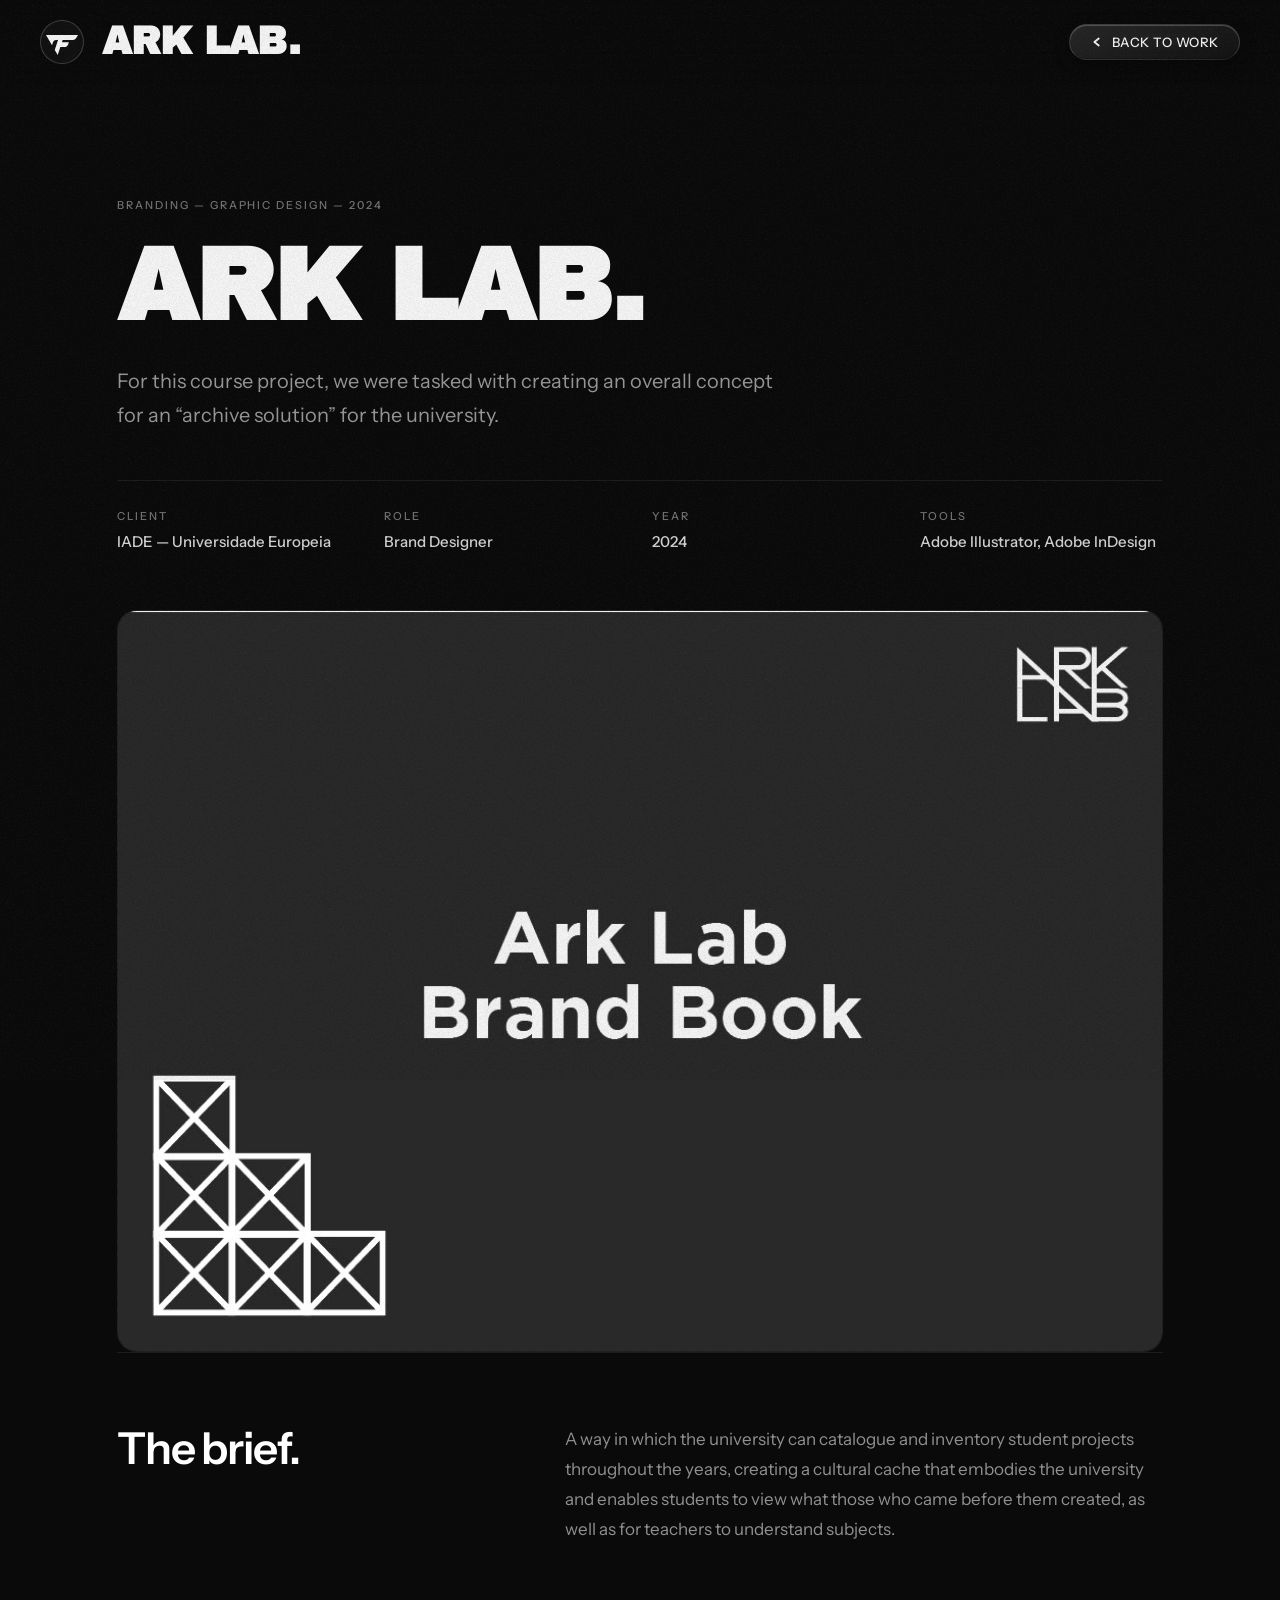
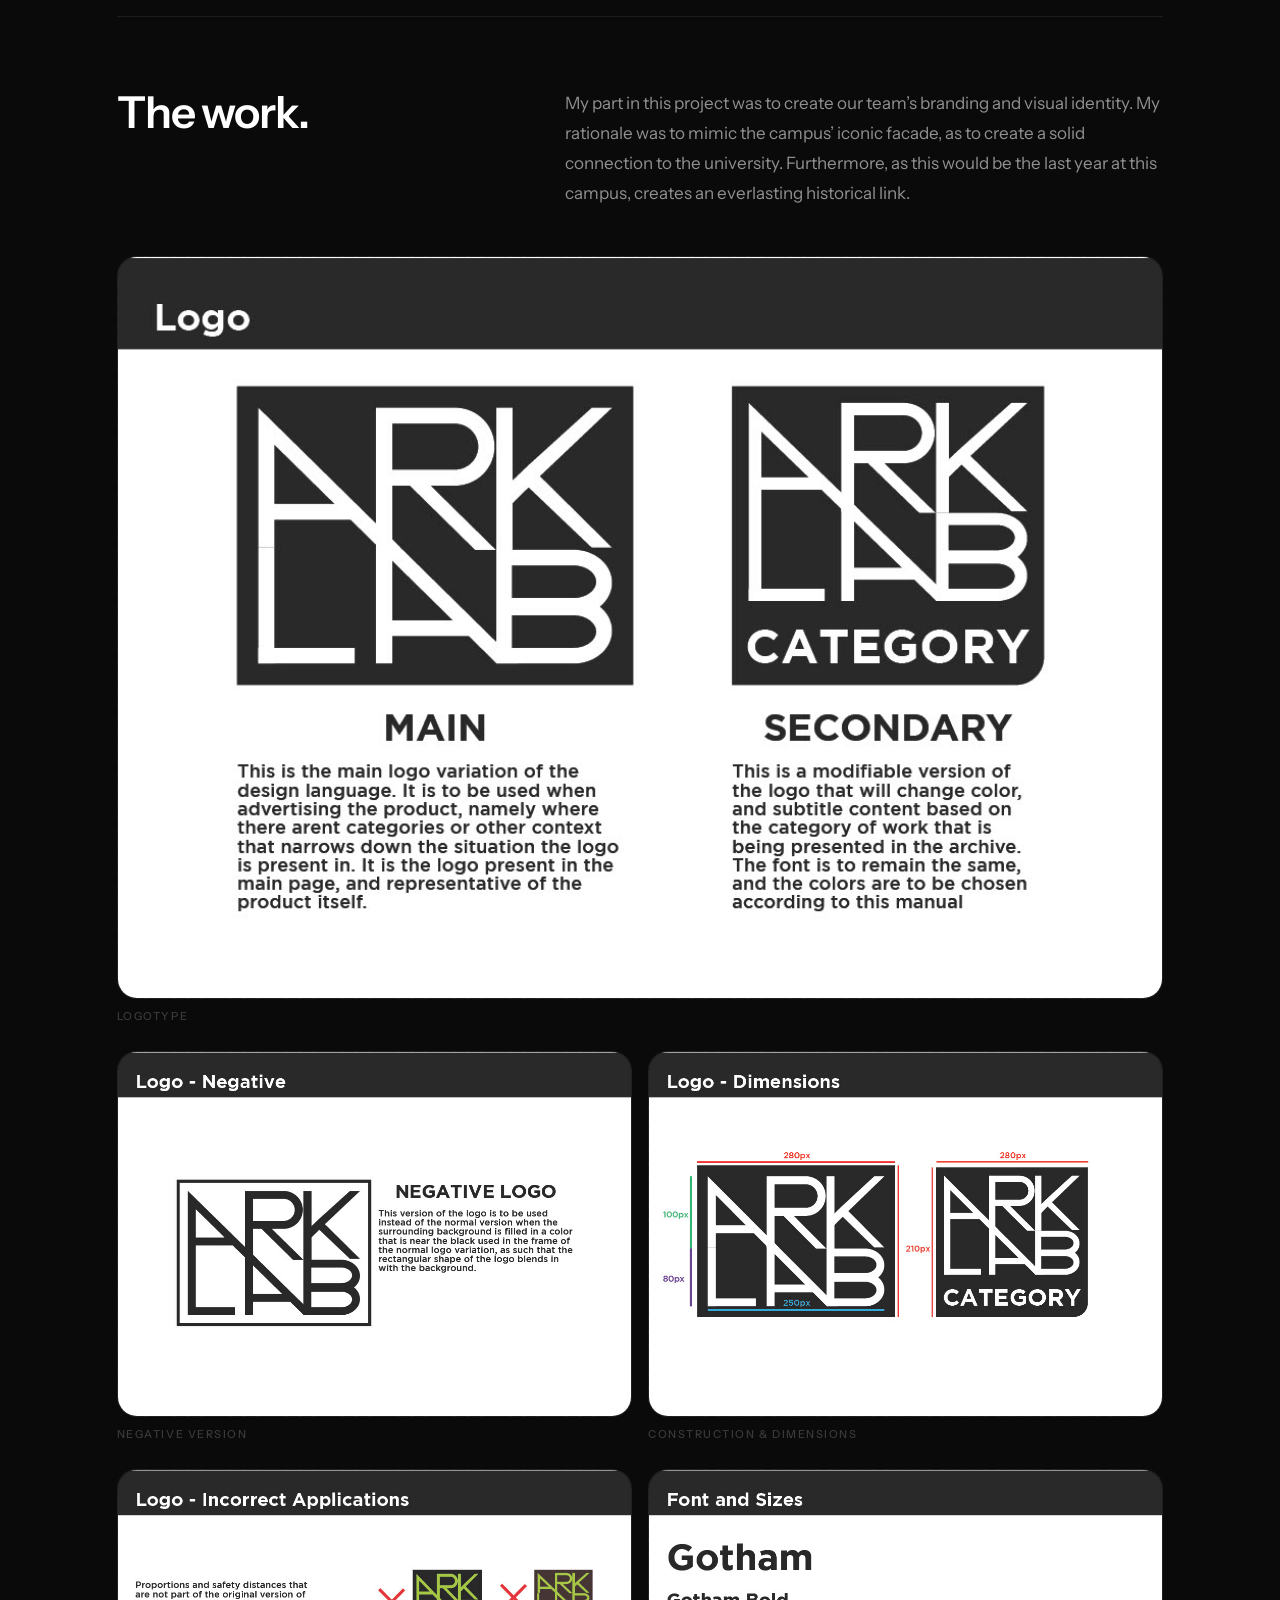
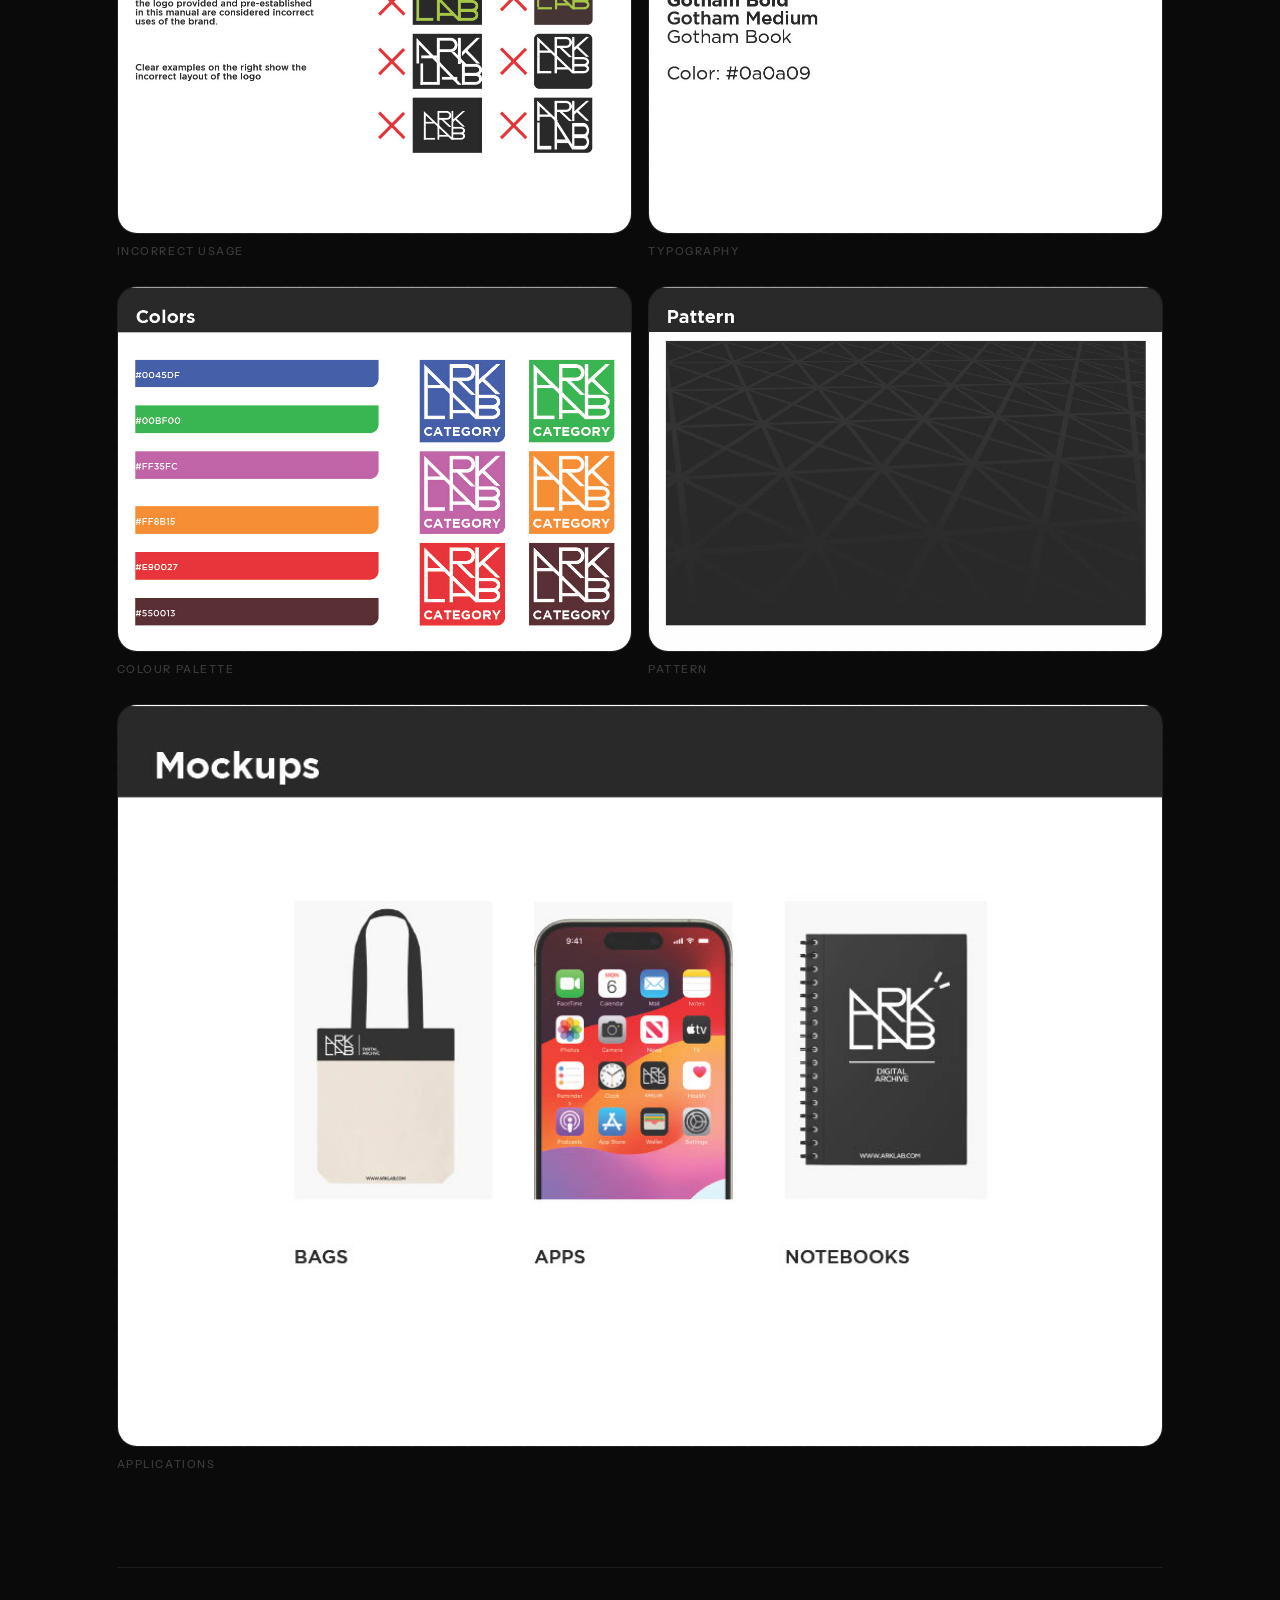
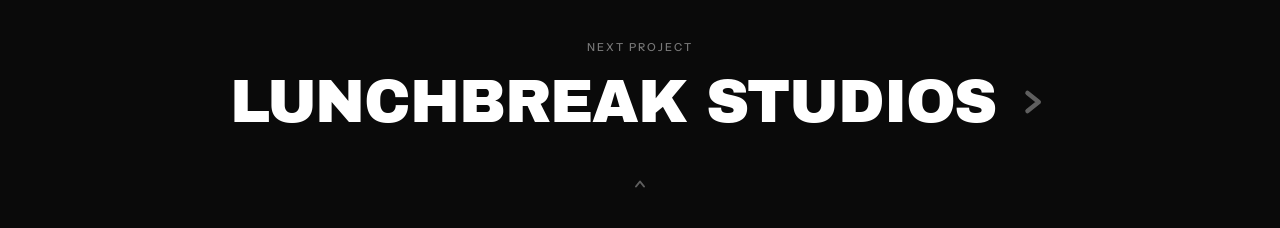
==== arklab.html @ ac579ded "Add portfolio site Static portfolio migrated off Bluehost hosting. Updates the About copy: removes A" ====
<!DOCTYPE html>
<html lang="en">
<head>
<meta charset="UTF-8">
<meta name="viewport" content="width=device-width, initial-scale=1.0">
<title>FRAN / ARK Lab</title>
<link rel="icon" href="favicon.svg" type="image/svg+xml">
<link rel="icon" href="favicon-32.png" sizes="32x32" type="image/png">
<link rel="apple-touch-icon" href="apple-touch-icon.png">
<link href="https://fonts.googleapis.com/css2?family=Instrument+Sans:ital,wght@0,400;0,500;0,600;0,700;1,400&family=Archivo+Black&display=swap" rel="stylesheet">
<link rel="stylesheet" href="project.css">
<script>document.documentElement.classList.add('js');</script>
</head>
<body>

<div class="grain" aria-hidden="true"></div>

<nav>
  <div class="nav-left">
    <a class="logo-circle" href="index.html" aria-label="Home">
      <img src="[data-uri]" alt="Logo">
    </a>
    <span class="nav-page-title">ARK Lab.</span>
  </div>
  <a class="btn-back" href="index.html#work">
    <svg viewBox="0 0 16 16" width="14" height="14" fill="none" stroke="currentColor" stroke-width="2" stroke-linecap="round" stroke-linejoin="round" aria-hidden="true">
      <polyline points="10 4 5 8 10 12"></polyline>
    </svg>
    Back to work
  </a>
</nav>

<div class="page">

  <header class="project-hero">
    <p class="section-label">Branding — Graphic Design — 2024</p>
    <h1 class="project-title">ARK Lab.</h1>
    <p class="project-intro">
      For this course project, we were tasked with creating an overall concept
      for an “archive solution” for the university.
    </p>

    <dl class="project-meta">
      <div><dt>Client</dt><dd>IADE — Universidade Europeia</dd></div>
      <div><dt>Role</dt><dd>Brand Designer</dd></div>
      <div><dt>Year</dt><dd>2024</dd></div>
      <div><dt>Tools</dt><dd>Adobe Illustrator, Adobe InDesign</dd></div>
    </dl>
  </header>

  <figure class="media reveal-item">
    <div class="media-frame">
      <img src="arklab/Cover.jpg" alt="ARK Lab brand cover">
    </div>
  </figure>

  <section class="project-section">
    <div class="two-col">
      <h2 class="section-heading-sm reveal-item">The brief.</h2>
      <div>
        <p class="section-body reveal-item" style="--reveal-delay: 0.12s;">
          A way in which the university can catalogue and inventory student
          projects throughout the years, creating a cultural cache that
          embodies the university and enables students to view what those who
          came before them created, as well as for teachers to understand
          subjects.
        </p>
      </div>
    </div>
  </section>

  <section class="project-section">
    <div class="two-col">
      <h2 class="section-heading-sm reveal-item">The work.</h2>
      <div>
        <p class="section-body reveal-item" style="--reveal-delay: 0.12s;">
          My part in this project was to create our team’s branding and visual
          identity. My rationale was to mimic the campus’ iconic facade, as to
          create a solid connection to the university. Furthermore, as this
          would be the last year at this campus, creates an everlasting
          historical link.
        </p>
      </div>
    </div>

    <div class="gallery" style="margin-top: 48px;">
      <figure class="media span-2 reveal-item">
        <div class="media-frame"><img src="arklab/Logo.jpg" alt="ARK Lab logotype" loading="lazy"></div>
        <figcaption class="media-caption">Logotype</figcaption>
      </figure>

      <figure class="media reveal-item">
        <div class="media-frame"><img src="arklab/Negative.jpg" alt="ARK Lab logo on negative background" loading="lazy"></div>
        <figcaption class="media-caption">Negative version</figcaption>
      </figure>

      <figure class="media reveal-item" style="--reveal-delay: 0.14s;">
        <div class="media-frame"><img src="arklab/Dimensions.jpg" alt="ARK Lab logo construction and dimensions" loading="lazy"></div>
        <figcaption class="media-caption">Construction &amp; dimensions</figcaption>
      </figure>

      <figure class="media reveal-item">
        <div class="media-frame"><img src="arklab/Incorrect.jpg" alt="ARK Lab incorrect logo usage" loading="lazy"></div>
        <figcaption class="media-caption">Incorrect usage</figcaption>
      </figure>

      <figure class="media reveal-item" style="--reveal-delay: 0.14s;">
        <div class="media-frame"><img src="arklab/Font.jpg" alt="ARK Lab typography" loading="lazy"></div>
        <figcaption class="media-caption">Typography</figcaption>
      </figure>

      <figure class="media reveal-item">
        <div class="media-frame"><img src="arklab/Colors.jpg" alt="ARK Lab colour palette" loading="lazy"></div>
        <figcaption class="media-caption">Colour palette</figcaption>
      </figure>

      <figure class="media reveal-item" style="--reveal-delay: 0.14s;">
        <div class="media-frame"><img src="arklab/Pattern.jpg" alt="ARK Lab pattern" loading="lazy"></div>
        <figcaption class="media-caption">Pattern</figcaption>
      </figure>

      <figure class="media span-2 reveal-item">
        <div class="media-frame"><img src="arklab/Mockup.jpg" alt="ARK Lab brand applied in context" loading="lazy"></div>
        <figcaption class="media-caption">Applications</figcaption>
      </figure>
    </div>
  </section>

  <footer class="project-footer">
    <span class="next-label">Next project</span>
    <a class="next-project" href="lunchbreak.html">
      Lunchbreak Studios
      <svg viewBox="0 0 16 16" width="0.6em" height="0.6em" fill="none" stroke="currentColor" stroke-width="2" stroke-linecap="round" stroke-linejoin="round" aria-hidden="true">
        <polyline points="6 4 11 8 6 12"></polyline>
      </svg>
    </a>

    <a class="back-top" href="#top" aria-label="Back to top">
      <svg viewBox="0 0 16 16" width="16" height="16" fill="none" stroke="currentColor" stroke-width="2" stroke-linecap="round" stroke-linejoin="round" aria-hidden="true">
        <polyline points="4 10.5 8 5.5 12 10.5"></polyline>
      </svg>
    </a>
  </footer>

</div>

<div class="lightbox" id="lightbox" role="dialog" aria-modal="true" aria-label="Image viewer" aria-hidden="true">
  <button class="lightbox-close" type="button" aria-label="Close image viewer">
    <svg viewBox="0 0 16 16" width="16" height="16" fill="none" stroke="currentColor" stroke-width="2" stroke-linecap="round" aria-hidden="true">
      <line x1="4" y1="4" x2="12" y2="12"></line>
      <line x1="12" y1="4" x2="4" y2="12"></line>
    </svg>
  </button>
  <img class="lightbox-img" src="" alt="">
</div>

<script src="project.js"></script>
</body>
</html>
---- project.css ----
/* ══════════════════════════════════════════════════════════════════
   Shared styles for all project pages (project.html + each project).
   Edit here once and every project page updates.
   ══════════════════════════════════════════════════════════════════ */

*, *::before, *::after { box-sizing: border-box; margin: 0; padding: 0; }

:root {
  --white: #ffffff;
  --black: #0a0a0a;
  --fg-muted: rgba(255,255,255,0.45);
  --fg-dim: rgba(255,255,255,0.2);
  --ease-out: cubic-bezier(0.22, 1, 0.36, 1);
}

html { scroll-behavior: smooth; }

body {
  width: 100%;
  background: var(--black);
  font-family: 'Instrument Sans', sans-serif;
  color: var(--white);
  overflow-x: hidden;
}

/* ── Full-page filmic grain (same layer as index) ── */
.grain {
  position: fixed;
  inset: -20%;
  z-index: 9999;
  pointer-events: none;
  opacity: 0.14;
  background-image: url("data:image/svg+xml,%3Csvg%20xmlns='http://www.w3.org/2000/svg'%20width='300'%20height='300'%3E%3Cfilter%20id='n'%3E%3CfeTurbulence%20type='fractalNoise'%20baseFrequency='0.9'%20numOctaves='3'%20stitchTiles='stitch'/%3E%3CfeColorMatrix%20type='saturate'%20values='0'/%3E%3CfeComponentTransfer%3E%3CfeFuncR%20type='gamma'%20amplitude='1'%20exponent='6'%20offset='0'/%3E%3CfeFuncG%20type='gamma'%20amplitude='1'%20exponent='6'%20offset='0'/%3E%3CfeFuncB%20type='gamma'%20amplitude='1'%20exponent='6'%20offset='0'/%3E%3C/feComponentTransfer%3E%3C/filter%3E%3Crect%20width='100%25'%20height='100%25'%20filter='url(%23n)'/%3E%3C/svg%3E");
  background-size: 220px 220px;
  background-repeat: repeat;
  will-change: transform;
  animation: grainShift 0.5s steps(1) infinite;
}
@keyframes grainShift {
  0%    { transform: translate(0, 0); }
  12.5% { transform: translate(-7%, -4%); }
  25%   { transform: translate(-3%, 6%); }
  37.5% { transform: translate(5%, -6%); }
  50%   { transform: translate(-8%, 5%); }
  62.5% { transform: translate(4%, 8%); }
  75%   { transform: translate(-5%, -7%); }
  87.5% { transform: translate(7%, 3%); }
  100%  { transform: translate(0, 0); }
}

/* ── Nav ── */
nav {
  position: fixed;
  top: 0; left: 0; right: 0;
  z-index: 200;
  display: flex;
  align-items: center;
  justify-content: space-between;
  padding: 20px 40px;
  background: linear-gradient(to bottom, rgba(10,10,10,0.85), transparent);
}

.nav-left {
  display: flex;
  align-items: center;
  gap: 18px;
  min-width: 0; /* let the title truncate instead of pushing the back pill out */
}

.logo-circle {
  width: 44px; height: 44px;
  border-radius: 50%;
  background: #111;
  border: 1px solid rgba(255,255,255,0.2);
  display: flex; align-items: center; justify-content: center;
  overflow: hidden;
  flex-shrink: 0;
  padding: 5px;
  transition: border-color 0.2s;
}
.logo-circle:hover { border-color: rgba(255,255,255,0.45); }
.logo-circle img {
  width: 100%; height: 100%;
  object-fit: contain;
  display: block;
  /* Optical centering of the top-heavy mark. Percentage resolves against the
     image's own height, so the nudge scales with the circle (44px desktop /
     40px mobile) instead of over-correcting at the smaller size. */
  transform: translateY(9.4%);
}

.nav-page-title {
  font-size: clamp(22px, 3vw, 38px);
  font-weight: 700;
  font-family: 'Archivo Black', sans-serif;
  color: var(--white);
  letter-spacing: -0.02em;
  line-height: 1;
  text-transform: uppercase;
  min-width: 0;
  overflow: hidden;
  text-overflow: ellipsis;
  white-space: nowrap;
}

/* Glass pill — nav back link and general pill links (.btn-pill) */
.btn-pill,
.btn-back {
  flex-shrink: 0; /* navigation must never be squeezed out by a long title */
  display: inline-flex;
  align-items: center;
  gap: 8px;
  padding: 9px 20px;
  border-radius: 999px;
  border: 1px solid rgba(255,255,255,0.15);
  border-bottom-color: rgba(255,255,255,0.06);
  background: linear-gradient(160deg, rgba(255,255,255,0.13) 0%, rgba(255,255,255,0.04) 100%);
  box-shadow:
    inset 0 1px 0 rgba(255,255,255,0.22),
    inset 0 -1px 0 rgba(0,0,0,0.2),
    0 4px 16px rgba(0,0,0,0.35);
  color: var(--white);
  text-decoration: none;
  font-size: 13px;
  font-weight: 500;
  letter-spacing: 0.04em;
  text-transform: uppercase;
  white-space: nowrap;
  backdrop-filter: blur(28px) saturate(180%) brightness(1.1);
  -webkit-backdrop-filter: blur(28px) saturate(180%) brightness(1.1);
  transition: background 0.2s, border-color 0.2s, box-shadow 0.2s;
}
.btn-pill:hover,
.btn-back:hover {
  background: linear-gradient(160deg, rgba(255,255,255,0.2) 0%, rgba(255,255,255,0.08) 100%);
  border-color: rgba(255,255,255,0.28);
  box-shadow:
    inset 0 1px 0 rgba(255,255,255,0.32),
    inset 0 -1px 0 rgba(0,0,0,0.15),
    0 6px 24px rgba(0,0,0,0.45);
}
.btn-pill svg,
.btn-back svg { display: block; }

/* ── Page shell ── */
.page {
  max-width: 1200px;
  margin: 0 auto;
  padding: 0 max(24px, 6vw);
}

.section-label {
  font-size: 11px;
  font-weight: 500;
  letter-spacing: 0.18em;
  text-transform: uppercase;
  color: var(--fg-muted);
  margin-bottom: 24px;
}

.section-body {
  font-size: 17px;
  font-weight: 400;
  line-height: 1.75;
  color: rgba(255,255,255,0.55);
  max-width: 640px;
}
.section-body + .section-body { margin-top: 18px; }

/* ── Hero ── */
.project-hero {
  padding-top: clamp(140px, 22vh, 210px);
  padding-bottom: 56px;
}
.project-title {
  font-family: 'Archivo Black', sans-serif;
  /* floor is low enough that a long single word (e.g. "Lunchbreak") still
     fits a 320px screen; above ~425px this is unchanged at 8vw */
  font-size: clamp(34px, 8vw, 104px);
  letter-spacing: -0.02em;
  line-height: 0.98;
  text-transform: uppercase;
  overflow-wrap: break-word; /* safety net for any future longer name */
  margin-bottom: 28px;
  opacity: 0;
  animation: heroReveal 0.68s 0.12s var(--ease-out) forwards;
}
.project-intro {
  font-size: clamp(17px, 2vw, 20px);
  line-height: 1.7;
  color: rgba(255,255,255,0.6);
  max-width: 660px;
  opacity: 0;
  animation: heroReveal 0.58s 0.26s var(--ease-out) forwards;
}
@keyframes heroReveal {
  from { opacity: 0; transform: translateY(12px); filter: blur(4px); }
  to   { opacity: 1; transform: translateY(0); filter: blur(0); }
}

/* Meta strip */
.project-meta {
  display: grid;
  grid-template-columns: repeat(4, 1fr);
  gap: 24px;
  margin-top: 48px;
  padding-top: 28px;
  border-top: 1px solid rgba(255,255,255,0.08);
  opacity: 0;
  animation: heroReveal 0.58s 0.38s var(--ease-out) forwards;
}
.project-meta div { min-width: 0; }
.project-meta dt {
  font-size: 11px;
  font-weight: 500;
  letter-spacing: 0.18em;
  text-transform: uppercase;
  color: var(--fg-muted);
  margin-bottom: 8px;
}
.project-meta dd {
  font-size: 15px;
  font-weight: 500;
  color: rgba(255,255,255,0.85);
  line-height: 1.5;
}

/* ── Media ── */
.media { margin: 0; }
.media-frame {
  position: relative;
  border-radius: 20px;
  overflow: hidden;
  border: 1px solid rgba(255,255,255,0.08);
  background-color: #0d0d0d;
  /* offset dot rows echo the landing matrix (visible on empty placeholders) */
  background-image:
    radial-gradient(rgba(255,255,255,0.065) 1.1px, transparent 1.7px),
    radial-gradient(rgba(255,255,255,0.045) 1.1px, transparent 1.7px);
  background-size: 14px 14px, 14px 14px;
  background-position: 0 0, 7px 7px;
  display: flex;
  align-items: center;
  justify-content: center;
  transition: border-color 0.35s ease;
}
.media-frame:hover { border-color: rgba(255,255,255,0.18); }

/* Default: the frame hugs the media at its true proportions (no cropping) */
.media-frame img,
.media-frame video {
  display: block;
  width: 100%;
  height: auto;
}

/* Fixed-ratio frames — for placeholders, or a deliberate uniform crop */
.ratio-16-9 { aspect-ratio: 16 / 9; }
.ratio-21-9 { aspect-ratio: 21 / 9; }
.ratio-4-3  { aspect-ratio: 4 / 3; }
.ratio-16-9 img, .ratio-16-9 video,
.ratio-21-9 img, .ratio-21-9 video,
.ratio-4-3 img,  .ratio-4-3 video {
  position: absolute;
  inset: 0;
  width: 100%; height: 100%;
  object-fit: cover;
}

/* Interactive embeds (e.g. a Figma prototype). Set the aspect ratio to match
   the prototype's frame size, e.g. style="--embed-ratio: 390 / 844" */
.media-frame.is-embed {
  aspect-ratio: var(--embed-ratio, 16 / 9);
  cursor: default;        /* not a lightbox target */
  background-image: none; /* the embed paints its own surface */
}
.media-frame.is-embed iframe {
  position: absolute;
  inset: 0;
  width: 100%; height: 100%;
  border: 0;
  display: block;
}
/* On narrow screens a landscape embed shrinks a phone prototype to a stamp —
   pages can provide a portrait ratio to use instead */
@media (max-width: 900px) {
  .media-frame.is-embed {
    aspect-ratio: var(--embed-ratio-mobile, var(--embed-ratio, 16 / 9));
  }
}

.media-note {
  font-size: 11px;
  font-weight: 500;
  letter-spacing: 0.18em;
  text-transform: uppercase;
  color: var(--fg-dim);
  text-align: center;
  padding: 12px;
}
.media-caption {
  margin-top: 10px;
  font-size: 11px;
  font-weight: 500;
  letter-spacing: 0.14em;
  text-transform: uppercase;
  color: var(--fg-dim);
}

/* ── Content sections ── */
.project-section {
  padding: 72px 0;
  border-top: 1px solid rgba(255,255,255,0.08);
}
.project-section.no-rule { border-top: none; }

.section-heading-sm {
  font-size: clamp(28px, 3.6vw, 44px);
  font-weight: 600;
  letter-spacing: -0.025em;
  line-height: 1.08;
  margin-bottom: 24px;
}

.two-col {
  display: grid;
  grid-template-columns: minmax(0, 0.9fr) minmax(0, 1.4fr);
  gap: clamp(28px, 5vw, 80px);
  align-items: start;
}
.two-col .section-heading-sm { margin-bottom: 0; }

/* Gallery */
.gallery {
  display: grid;
  grid-template-columns: 1fr 1fr;
  gap: 28px 16px;
  align-items: start;
}
.gallery .span-2 { grid-column: 1 / -1; }

/* ── Footer: next project + back to top ── */
.project-footer {
  border-top: 1px solid rgba(255,255,255,0.08);
  margin-top: 24px;
  padding: 72px 0 96px;
  text-align: center;
  position: relative;
}
.next-label {
  display: block;
  font-size: 11px;
  font-weight: 500;
  letter-spacing: 0.18em;
  text-transform: uppercase;
  color: var(--fg-muted);
  margin-bottom: 18px;
}
.next-project {
  display: inline-flex;
  align-items: center;
  gap: 18px;
  text-decoration: none;
  color: var(--white);
  font-family: 'Archivo Black', sans-serif;
  font-size: clamp(30px, 5vw, 60px);
  letter-spacing: -0.02em;
  text-transform: uppercase;
  line-height: 1;
}
.next-project svg {
  flex-shrink: 0;
  color: rgba(255,255,255,0.35);
  transition: color 0.2s, translate 0.3s var(--ease-out);
  translate: 0 0;
}
.next-project:hover svg {
  color: rgba(255,255,255,0.9);
  translate: 8px 0;
}

/* Ghost back-to-top chevron — same language as the index back-to-top */
.back-top {
  position: absolute;
  left: 50%;
  bottom: 24px;
  translate: -50% 0;
  display: inline-flex;
  align-items: center;
  justify-content: center;
  width: 40px; height: 40px;
  border-radius: 999px;
  color: rgba(255,255,255,0.35);
  transition: color 0.2s, background 0.2s, transform 0.2s;
}
.back-top:hover { color: rgba(255,255,255,0.9); background: rgba(255,255,255,0.06); }
.back-top:active { transform: scale(0.94); }
.back-top:focus-visible {
  outline: 1px solid rgba(255,255,255,0.4);
  outline-offset: 2px;
  color: rgba(255,255,255,0.9);
}

/* ── Lightbox — click an image to view it near-fullscreen ── */
.media-frame:has(img) { cursor: zoom-in; }
.lightbox {
  position: fixed;
  inset: 0;
  z-index: 500; /* above nav, below the grain film */
  display: flex;
  align-items: center;
  justify-content: center;
  padding: max(24px, 4vh) max(24px, 4vw);
  background: rgba(5,5,5,0.88);
  backdrop-filter: blur(18px) saturate(140%);
  -webkit-backdrop-filter: blur(18px) saturate(140%);
  opacity: 0;
  pointer-events: none;
  transition: opacity 0.3s ease;
  cursor: zoom-out;
}
.lightbox.open {
  opacity: 1;
  pointer-events: auto;
}
.lightbox-img {
  max-width: min(94vw, 1600px);
  max-height: 92vh;
  width: auto; height: auto;
  border-radius: 14px;
  border: 1px solid rgba(255,255,255,0.12);
  box-shadow: 0 24px 80px rgba(0,0,0,0.6);
  scale: 0.96;
  transition: scale 0.35s var(--ease-out);
}
.lightbox.open .lightbox-img { scale: 1; }
.lightbox-close {
  position: absolute;
  top: 20px; right: 20px;
  display: inline-flex;
  align-items: center;
  justify-content: center;
  width: 40px; height: 40px;
  padding: 0;
  border: none;
  border-radius: 999px;
  background: transparent;
  color: rgba(255,255,255,0.5);
  cursor: pointer;
  transition: color 0.2s, background 0.2s, transform 0.2s;
}
.lightbox-close:hover { color: rgba(255,255,255,0.95); background: rgba(255,255,255,0.08); }
.lightbox-close:active { transform: scale(0.94); }
.lightbox-close:focus-visible {
  outline: 1px solid rgba(255,255,255,0.4);
  outline-offset: 2px;
  color: rgba(255,255,255,0.95);
}

/* ── Scroll reveal (same pattern as index) ── */
.reveal-item { opacity: 1; translate: 0 0; }
.js .reveal-item {
  opacity: 0;
  translate: 0 28px;
  transition: opacity 0.72s var(--ease-out), translate 0.72s var(--ease-out);
  transition-delay: var(--reveal-delay, 0.06s);
}
.js .reveal-item.in-view {
  opacity: 1;
  translate: 0 0;
}

/* ── Responsive ── */
@media (max-width: 900px) {
  nav { padding: 16px 20px; }
  .logo-circle { width: 40px; height: 40px; }
  .nav-page-title { font-size: 20px; }
  .btn-back { padding: 10px 14px; font-size: 11px; }
  .project-meta { grid-template-columns: repeat(2, 1fr); }
  .two-col { grid-template-columns: 1fr; }
  .gallery { grid-template-columns: 1fr; }
  .gallery .span-2 { grid-column: auto; }
  .project-section { padding: 56px 0; }
  /* comfortable thumb targets (44px is the accessibility floor) */
  .back-top, .lightbox-close { width: 44px; height: 44px; }
  .btn-back, .btn-pill { min-height: 44px; }
  .next-project { padding: 8px 0; }
}

/* Below this the page title would crowd out the back button — the hero H1
   right underneath already names the project, so drop it. */
@media (max-width: 560px) {
  .nav-page-title { display: none; }
  .nav-left { gap: 12px; }
}

@media (prefers-reduced-motion: reduce) {
  .grain { animation: none; }
  .project-title, .project-intro, .project-meta { animation-duration: 0s, 0s; animation-delay: 0s; }
  .js .reveal-item { transition: none; opacity: 1; translate: 0 0; }
  .lightbox, .lightbox-img { transition: none; }
  html { scroll-behavior: auto; }
}
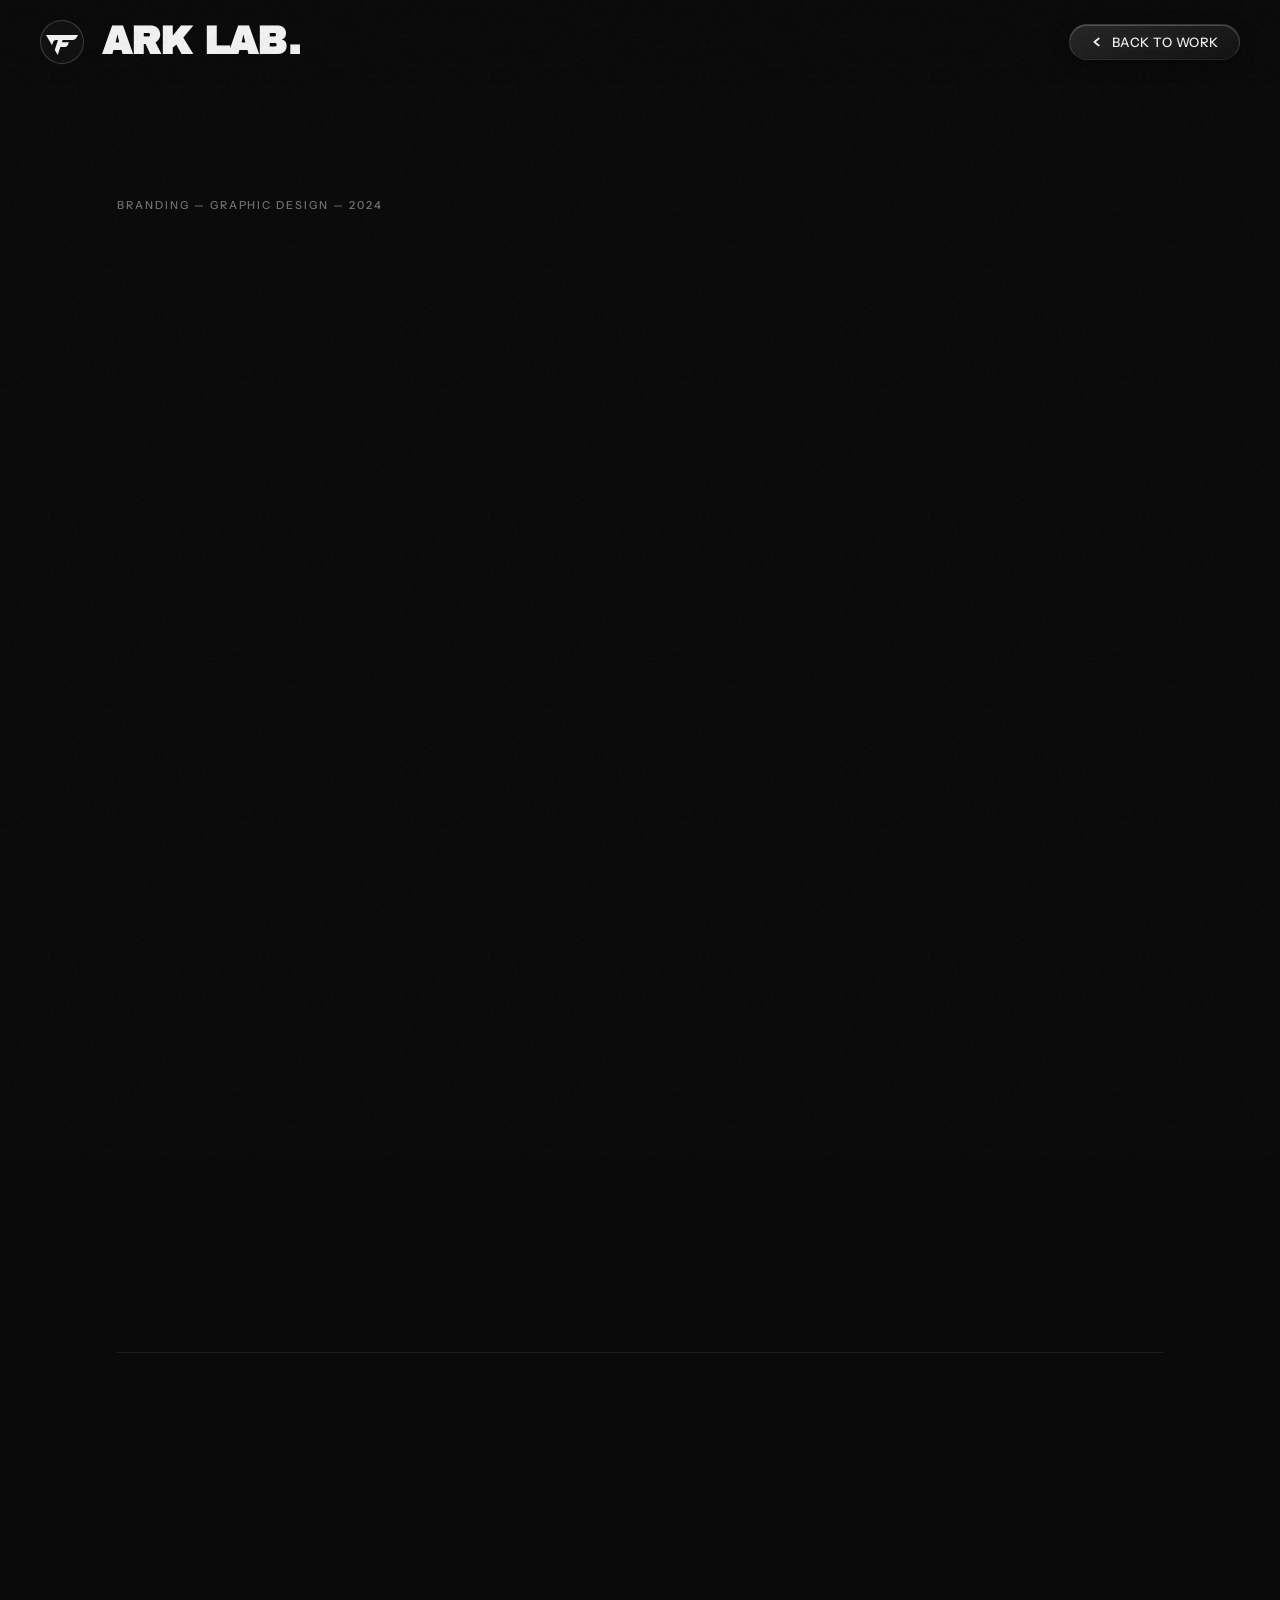
==== commit 61684347: "Serve project pages from directories, dropping the .html Each project page moves to <name>/index.htm" ====
--- a/arklab.html
+++ b/arklab.html
@@ -2,158 +2,11 @@
 <html lang="en">
 <head>
 <meta charset="UTF-8">
-<meta name="viewport" content="width=device-width, initial-scale=1.0">
-<title>FRAN / ARK Lab</title>
-<link rel="icon" href="favicon.svg" type="image/svg+xml">
-<link rel="icon" href="favicon-32.png" sizes="32x32" type="image/png">
-<link rel="apple-touch-icon" href="apple-touch-icon.png">
-<link href="https://fonts.googleapis.com/css2?family=Instrument+Sans:ital,wght@0,400;0,500;0,600;0,700;1,400&family=Archivo+Black&display=swap" rel="stylesheet">
-<link rel="stylesheet" href="project.css">
-<script>document.documentElement.classList.add('js');</script>
+<title>Moved</title>
+<link rel="canonical" href="arklab/">
+<meta http-equiv="refresh" content="0; url=arklab/">
 </head>
 <body>
-
-<div class="grain" aria-hidden="true"></div>
-
-<nav>
-  <div class="nav-left">
-    <a class="logo-circle" href="index.html" aria-label="Home">
-      <img src="[data-uri]" alt="Logo">
-    </a>
-    <span class="nav-page-title">ARK Lab.</span>
-  </div>
-  <a class="btn-back" href="index.html#work">
-    <svg viewBox="0 0 16 16" width="14" height="14" fill="none" stroke="currentColor" stroke-width="2" stroke-linecap="round" stroke-linejoin="round" aria-hidden="true">
-      <polyline points="10 4 5 8 10 12"></polyline>
-    </svg>
-    Back to work
-  </a>
-</nav>
-
-<div class="page">
-
-  <header class="project-hero">
-    <p class="section-label">Branding — Graphic Design — 2024</p>
-    <h1 class="project-title">ARK Lab.</h1>
-    <p class="project-intro">
-      For this course project, we were tasked with creating an overall concept
-      for an “archive solution” for the university.
-    </p>
-
-    <dl class="project-meta">
-      <div><dt>Client</dt><dd>IADE — Universidade Europeia</dd></div>
-      <div><dt>Role</dt><dd>Brand Designer</dd></div>
-      <div><dt>Year</dt><dd>2024</dd></div>
-      <div><dt>Tools</dt><dd>Adobe Illustrator, Adobe InDesign</dd></div>
-    </dl>
-  </header>
-
-  <figure class="media reveal-item">
-    <div class="media-frame">
-      <img src="arklab/Cover.jpg" alt="ARK Lab brand cover">
-    </div>
-  </figure>
-
-  <section class="project-section">
-    <div class="two-col">
-      <h2 class="section-heading-sm reveal-item">The brief.</h2>
-      <div>
-        <p class="section-body reveal-item" style="--reveal-delay: 0.12s;">
-          A way in which the university can catalogue and inventory student
-          projects throughout the years, creating a cultural cache that
-          embodies the university and enables students to view what those who
-          came before them created, as well as for teachers to understand
-          subjects.
-        </p>
-      </div>
-    </div>
-  </section>
-
-  <section class="project-section">
-    <div class="two-col">
-      <h2 class="section-heading-sm reveal-item">The work.</h2>
-      <div>
-        <p class="section-body reveal-item" style="--reveal-delay: 0.12s;">
-          My part in this project was to create our team’s branding and visual
-          identity. My rationale was to mimic the campus’ iconic facade, as to
-          create a solid connection to the university. Furthermore, as this
-          would be the last year at this campus, creates an everlasting
-          historical link.
-        </p>
-      </div>
-    </div>
-
-    <div class="gallery" style="margin-top: 48px;">
-      <figure class="media span-2 reveal-item">
-        <div class="media-frame"><img src="arklab/Logo.jpg" alt="ARK Lab logotype" loading="lazy"></div>
-        <figcaption class="media-caption">Logotype</figcaption>
-      </figure>
-
-      <figure class="media reveal-item">
-        <div class="media-frame"><img src="arklab/Negative.jpg" alt="ARK Lab logo on negative background" loading="lazy"></div>
-        <figcaption class="media-caption">Negative version</figcaption>
-      </figure>
-
-      <figure class="media reveal-item" style="--reveal-delay: 0.14s;">
-        <div class="media-frame"><img src="arklab/Dimensions.jpg" alt="ARK Lab logo construction and dimensions" loading="lazy"></div>
-        <figcaption class="media-caption">Construction &amp; dimensions</figcaption>
-      </figure>
-
-      <figure class="media reveal-item">
-        <div class="media-frame"><img src="arklab/Incorrect.jpg" alt="ARK Lab incorrect logo usage" loading="lazy"></div>
-        <figcaption class="media-caption">Incorrect usage</figcaption>
-      </figure>
-
-      <figure class="media reveal-item" style="--reveal-delay: 0.14s;">
-        <div class="media-frame"><img src="arklab/Font.jpg" alt="ARK Lab typography" loading="lazy"></div>
-        <figcaption class="media-caption">Typography</figcaption>
-      </figure>
-
-      <figure class="media reveal-item">
-        <div class="media-frame"><img src="arklab/Colors.jpg" alt="ARK Lab colour palette" loading="lazy"></div>
-        <figcaption class="media-caption">Colour palette</figcaption>
-      </figure>
-
-      <figure class="media reveal-item" style="--reveal-delay: 0.14s;">
-        <div class="media-frame"><img src="arklab/Pattern.jpg" alt="ARK Lab pattern" loading="lazy"></div>
-        <figcaption class="media-caption">Pattern</figcaption>
-      </figure>
-
-      <figure class="media span-2 reveal-item">
-        <div class="media-frame"><img src="arklab/Mockup.jpg" alt="ARK Lab brand applied in context" loading="lazy"></div>
-        <figcaption class="media-caption">Applications</figcaption>
-      </figure>
-    </div>
-  </section>
-
-  <footer class="project-footer">
-    <span class="next-label">Next project</span>
-    <a class="next-project" href="lunchbreak.html">
-      Lunchbreak Studios
-      <svg viewBox="0 0 16 16" width="0.6em" height="0.6em" fill="none" stroke="currentColor" stroke-width="2" stroke-linecap="round" stroke-linejoin="round" aria-hidden="true">
-        <polyline points="6 4 11 8 6 12"></polyline>
-      </svg>
-    </a>
-
-    <a class="back-top" href="#top" aria-label="Back to top">
-      <svg viewBox="0 0 16 16" width="16" height="16" fill="none" stroke="currentColor" stroke-width="2" stroke-linecap="round" stroke-linejoin="round" aria-hidden="true">
-        <polyline points="4 10.5 8 5.5 12 10.5"></polyline>
-      </svg>
-    </a>
-  </footer>
-
-</div>
-
-<div class="lightbox" id="lightbox" role="dialog" aria-modal="true" aria-label="Image viewer" aria-hidden="true">
-  <button class="lightbox-close" type="button" aria-label="Close image viewer">
-    <svg viewBox="0 0 16 16" width="16" height="16" fill="none" stroke="currentColor" stroke-width="2" stroke-linecap="round" aria-hidden="true">
-      <line x1="4" y1="4" x2="12" y2="12"></line>
-      <line x1="12" y1="4" x2="4" y2="12"></line>
-    </svg>
-  </button>
-  <img class="lightbox-img" src="" alt="">
-</div>
-
-<script src="project.js"></script>
+<p>This page has moved to <a href="arklab/">/arklab/</a>.</p>
 </body>
 </html>
